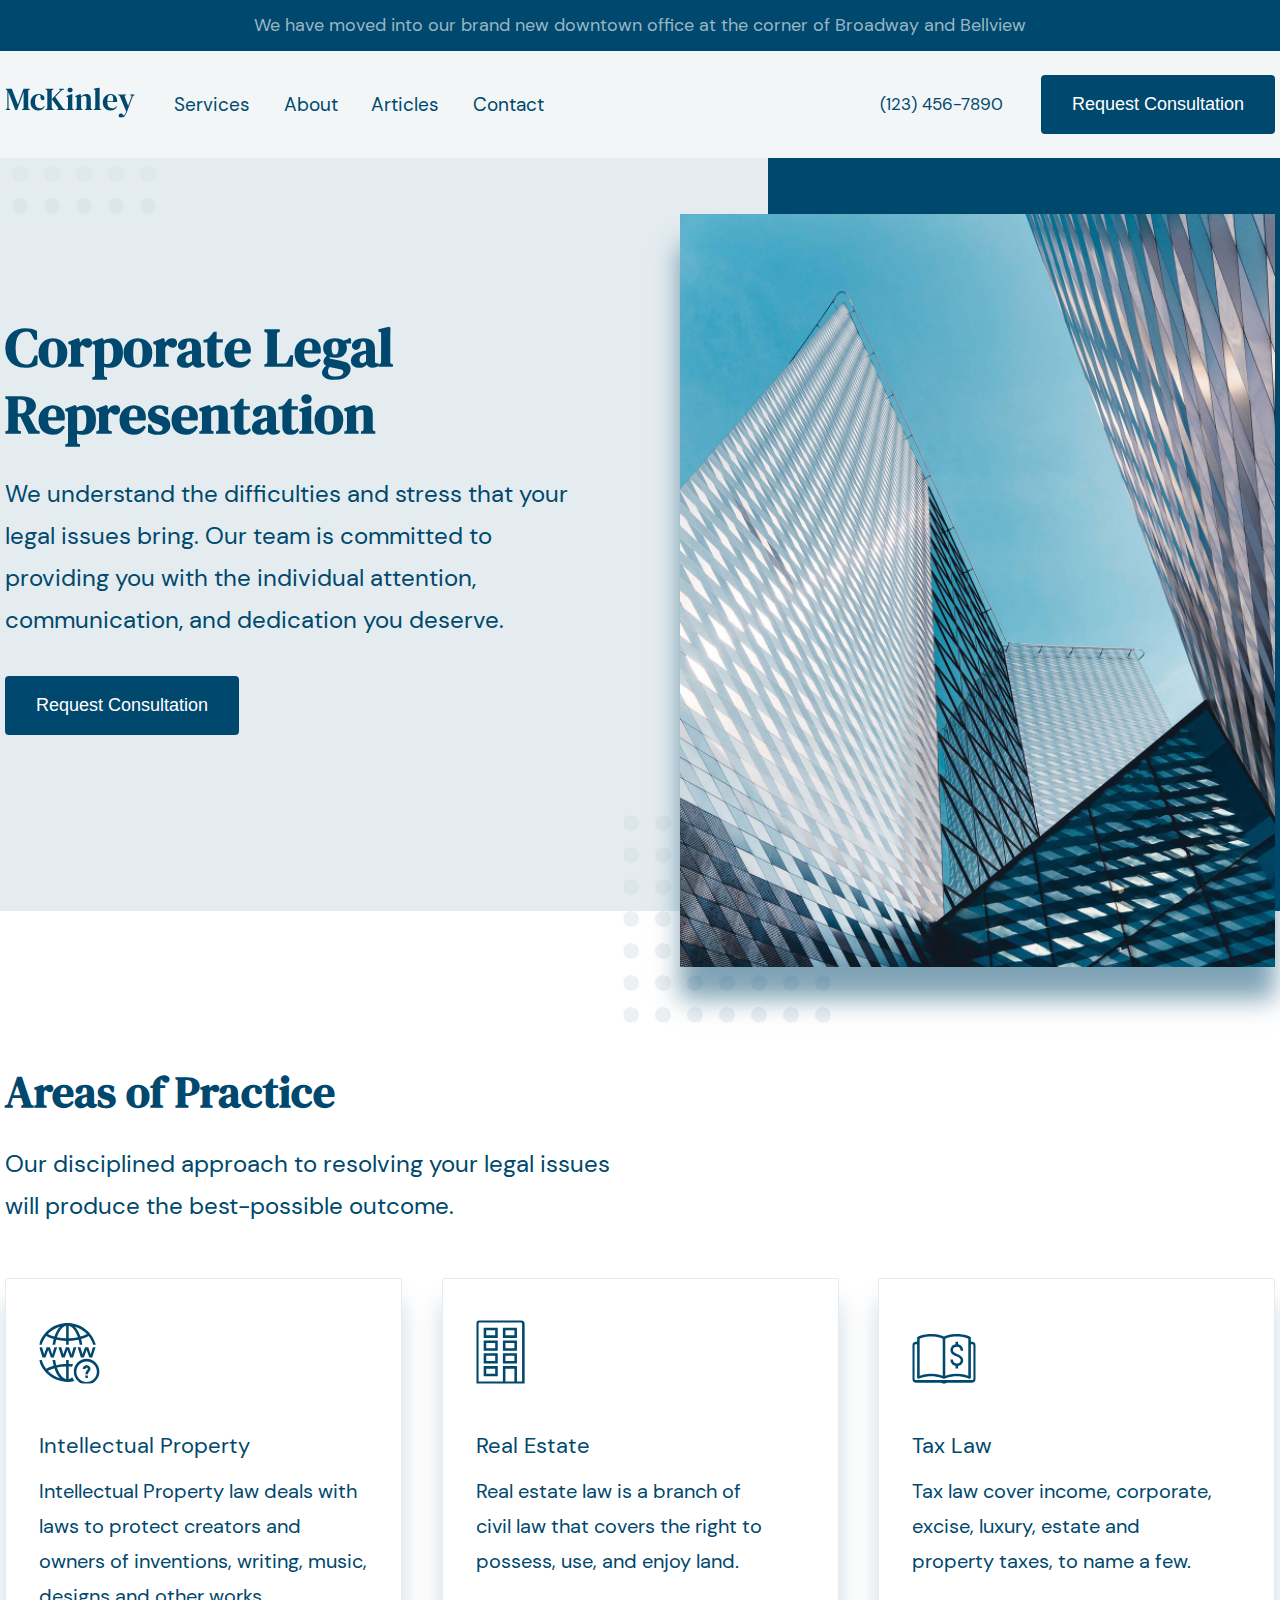
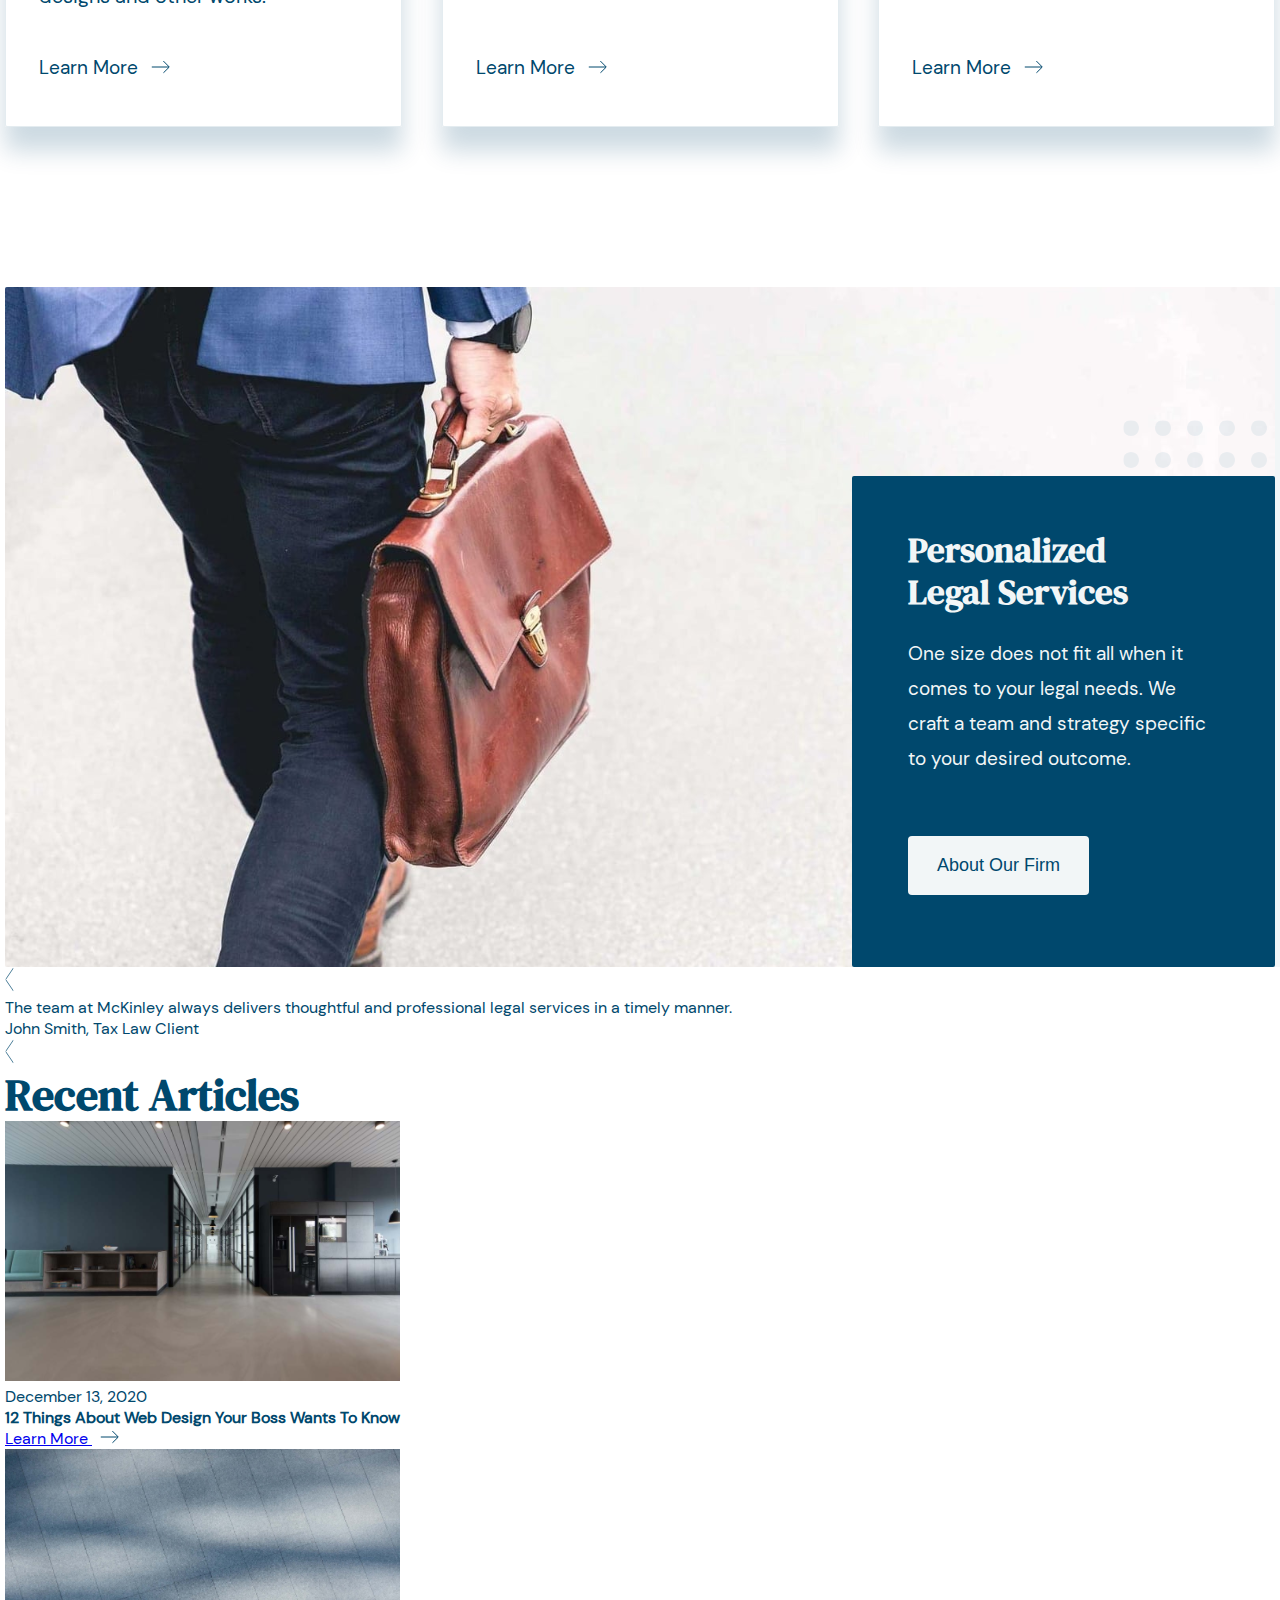
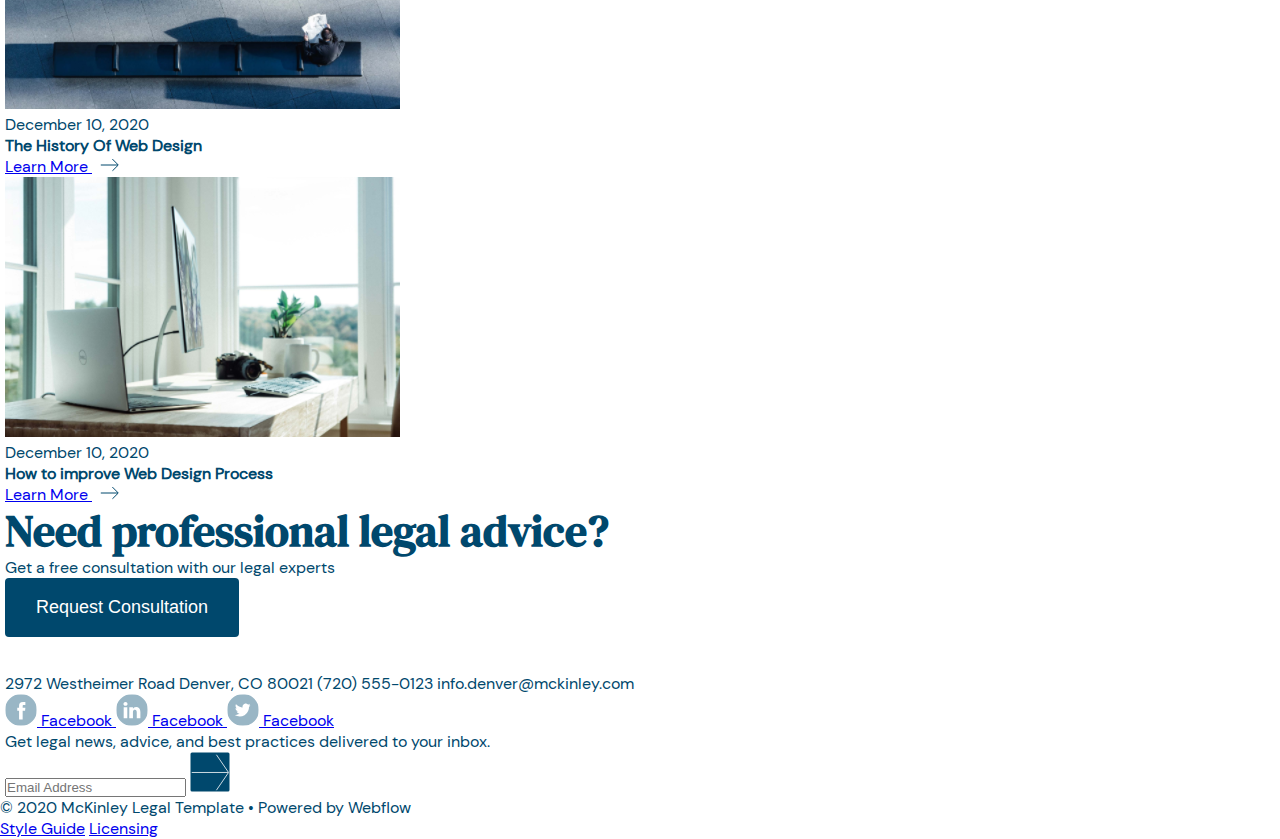
==== McKinley/index.html @ 13248411 "Add files via upload" ====
<!DOCTYPE html>
<html lang="en">
<head>
    <meta charset="UTF-8">
    <title>McKinley</title>
    <link rel="stylesheet" href="css/styles.css">
</head>
<body>
<section class="header__info">
    <div class="info__text">
        We have moved into our brand new downtown office at the corner of Broadway and Bellview
    </div>
</section>
<header class="header">
    <div class="container header__container">
        <div class="header__block-one">
            <a href="#" class="header__logo">
                <img src="assets/images/logo.svg" alt="Logo Image" class="logo__img">
            </a>
            <nav class="menu">
                <ul class="menu__list">
                    <li class="list__item">
                        <a href="#" class="menu__link">Services</a>
                    </li>
                    <li class="list__item">
                        <a href="#" class="menu__link">About</a>
                    </li>
                    <li class="list__item">
                        <a href="#" class="menu__link">Articles</a>
                    </li>
                    <li class="list__item">
                        <a href="#" class="menu__link">Contact</a>
                    </li>
                </ul>
            </nav>
        </div>
        <div class="header__block-two">
            <div class="header__contact">
                (123) 456-7890
            </div>
            <button class="btn header__btn">
                Request Consultation
            </button>
        </div>
    </div>
</header>
<section class="main">
    <div class="container main__container">
        <img src="assets/images/dots_min.svg" alt="Decorative Dots" class="main__dots">
        <div class="main__info">
            <h1 class="title main__title">
                Corporate Legal Representation
            </h1>
            <p class="main__text">
                We understand the difficulties and stress that your legal issues bring. Our team is committed to
                providing you with the individual attention, communication, and dedication you deserve.
            </p>
            <button class="btn main__btn">
                Request Consultation
            </button>
        </div>
        <div class="main__image">
            <img src="assets/images/main_img.png" alt="Main Image" class="main__image-img">
        </div>
    </div>
</section>
<section class="areas">
    <div class="container areas__container">
        <img src="assets/images/dots.svg" alt="Decorative Dots" class="areas__dots">
        <h2 class="title areas__title">
            Areas of Practice
        </h2>
        <p class="areas__info">
            Our disciplined approach to resolving your legal issues will produce the best-possible outcome.
        </p>
        <div class="areas__cards">
            <div class="areas__card">
                <img src="assets/images/card_img_one.svg" alt="Card Image One" class="areas__card-img">
                <p class="areas__card-title">Intellectual Property</p>
                <p class="areas__card-text">
                    Intellectual Property law deals with laws to protect creators and owners of inventions, writing,
                    music, designs and other works.
                </p>
                <a href="#" class="link areas__card-link">
                    Learn More
                    <img src="assets/images/link_pointer.svg" alt="Link Pointer" class="link__img">
                </a>
            </div>
            <div class="areas__card">
                <img src="assets/images/card_img_two.svg" alt="Card Image Two" class="areas__card-img">
                <p class="areas__card-title">Real Estate</p>
                <p class="areas__card-text">
                    Real estate law is a branch of civil&nbsp;law that covers the right to possess, use, and enjoy land.
                </p>
                <a href="#" class="link areas__card-link">Learn More
                    <img src="assets/images/link_pointer.svg" alt="Link Pointer" class="link__img">
                </a>
            </div>
            <div class="areas__card">
                <img src="assets/images/card_img_three.svg" alt="Card Image Three" class="areas__card-img">
                <p class="areas__card-title">Tax Law</p>
                <p class="areas__card-text">
                    Tax law cover income, corporate, excise, luxury, estate and property&nbsp;taxes, to name a few.
                </p>
                <a href="#" class="link areas__card-link">Learn More
                    <img src="assets/images/link_pointer.svg" alt="Link Pointer" class="link__img">
                </a>
            </div>
        </div>
    </div>
</section>
<section class="about">
    <div class="container about__container">
        <div class="about__image">
            <img src="assets/images/bg-image.png" alt="About Image" class="about__image-img">
        </div>
        <div class="about__info">
            <h3 class="title about__title">
                Personalized Legal&nbsp;Services
            </h3>
            <p class="about__text">
                One size does not fit all when it comes to your legal needs. We craft a team and strategy specific to
                your desired outcome.
            </p>
            <button class="btn about__btn">About Our Firm</button>
        </div>
    </div>
</section>
<section class="reviews">
    <div class="container reviews__container">
        <img src="assets/images/pointer.svg" alt="Right Pointer" class="reviews__pointer">
        <p class="review__text">
            The team at McKinley always delivers thoughtful and professional legal services in a timely manner.
        </p>
        <p class="review__author">
            John Smith, Tax Law Client
        </p>
        <img src="assets/images/pointer.svg" alt="Right Pointer" class="reviews__pointer">
    </div>
</section>
<section class="articles">
    <div class="container articles__container">
        <h2 class="title articles__title">
            Recent Articles
        </h2>
        <div class="articles__cards">
            <div class="articles__card">
                <img src="assets/images/article_img_one.png" alt="Article Image One" class="articles__card-img">
                <p class="articles__card-date">December 13, 2020</p>
                <h4 class="articles__card-title">12 Things About Web Design Your Boss Wants To Know</h4>
                <a href="#" class="link articles__card-link">
                    Learn More
                    <img src="assets/images/link_pointer.svg" alt="Link Pointer" class="link__img">
                </a>
            </div>
            <div class="articles__card">
                <img src="assets/images/article_img_two.png" alt="Article Image Two" class="articles__card-img">
                <p class="articles__card-date">December 10, 2020</p>
                <h4 class="articles__card-title">The History Of Web Design</h4>
                <a href="#" class="link articles__card-link">
                    Learn More
                    <img src="assets/images/link_pointer.svg" alt="Link Pointer" class="link__img">
                </a>
            </div>
            <div class="articles__card">
                <img src="assets/images/article_img_three.png" alt="Article Image Three" class="articles__card-img">
                <p class="articles__card-date">December 10, 2020</p>
                <h4 class="articles__card-title">How to improve Web Design Process</h4>
                <a href="#" class="link articles__card-link">
                    Learn More
                    <img src="assets/images/link_pointer.svg" alt="Link Pointer" class="link__img">
                </a>
            </div>
        </div>
    </div>
</section>
<section class="order">
    <div class="container order__container">
        <h2 class="title order__title">
            Need professional legal advice?
        </h2>
        <p class="order__text">
            Get a free consultation with our legal experts
        </p>
        <button class="btn order__btn">Request Consultation</button>
    </div>
</section>
<footer class="footer">
    <div class="container footer__container">
        <div class="footer__block-one">
            <a href="#" class="footer__logo">
                <img src="assets/images/footer__logo.svg" alt="Footer Logo" class="footer__logo-img">
            </a>
            <p class="footer__address">
                2972 Westheimer Road Denver, CO 80021
                (720) 555-0123
                info.denver@mckinley.com
            </p>
            <div class="footer__contacts">
                <a href="#" class="footer__contact-link">
                    <img src="assets/images/facebook.svg" alt="FaceBook Link" class="footer__contact-img"> Facebook
                </a>
                <a href="#" class="footer__contact-link">
                    <img src="assets/images/linkedin.svg" alt="LinkedIn Link" class="footer__contact-img"> Facebook
                </a>
                <a href="#" class="footer__contact-link">
                    <img src="assets/images/twitter.svg" alt="Twitter Link" class="footer__contact-img"> Facebook
                </a>
            </div>
        </div>
        <div class="footer__block-two">
            <p class="footer__inbox">
                Get legal news, advice, and best practices delivered to your inbox.
            </p>
            <label>
                <input type="email" class="footer__input" placeholder="Email Address">
                <img src="assets/images/footer_pointer.svg" alt="Footer Pointer" class="footer__input-pointer">
            </label>
        </div>
    </div>
</footer>
<section class="footer__info">
    <div class="footer__info-text">
        © 2020 McKinley Legal Template • Powered by Webflow
    </div>
    <div class="footer__info-links">
        <a href="#" class="footer__info link">Style Guide</a>
        <a href="#" class="footer__info link">Licensing</a>
    </div>
</section>
</body>
</html>
---- McKinley/css/styles.css ----
@font-face {
    font-family: DM Serif Text;
    src: url("../assets/fonts/DMSerifText-Regular.ttf");
}

@font-face {
    font-family: DM Sans;
    src: url("../assets/fonts/DMSans-Regular.ttf");
}

* {
    padding: 0;
    margin: 0;
}

body {
    font-family: "DM Sans", sans-serif;
    color: rgb(0, 72, 109);
    background-color: #FFFFFF;
}

.header__info {
    background-color: #00486D;
    padding: 8px 0;
    margin: 0 auto;
}

.info__text {
    color: rgb(153, 182, 197);
    font-size: 18px;
    line-height: 35px;
    text-align: center;
}

.container {
    max-width: 1270px;
    margin: 0 auto;
}

.header {
    background-color: #F2F6F7;
    padding: 24px 0;
    position: relative;
}

.header__container {
    display: flex;
    align-items: center;
    justify-content: space-between;
}

.header__block-one {
    width: 539px;
    display: flex;
    align-items: center;
    justify-content: space-between;
}

.menu {
    width: 370px;
}

.menu__list {
    display: flex;
    align-items: center;
    justify-content: space-between;
}

.list__item {
    list-style: none;
}

.menu__link {
    text-decoration: none;
    color: rgb(0, 72, 109);
    font-size: 19px;
    line-height: 35px;
}

.header__block-two {
    width: 395px;
    display: flex;
    align-items: center;
    justify-content: space-between;
}

.header__contact {
    font-size: 17px;
    line-height: 35px;
}

.btn {
    border-radius: 4px;
    border: none;
    background-color: rgb(0, 72, 109);
    color: rgb(255, 255, 255);
    font-size: 18px;
    line-height: 35px;
    text-align: center;
    padding: 12px 24px;
    cursor: pointer;
    box-sizing: border-box;
    width: 234px;
}

.main {
    background: linear-gradient(to right, #E4ECF0 60%, #00486D 40%);
}

.main__container {
    display: flex;
    align-items: center;
    justify-content: space-between;
    position: relative;
    overflow: visible;
}

.main__dots {
    position: absolute;
    top: 8px;
    left: -57px;
}

.main__info {
    width: 563px;
}

.title {
    font-family: 'DM Serif Text', sans-serif;
    font-size: 44px;
    line-height: 52px;
}

.main__title {
    font-size: 55px;
    line-height: 67px;
    margin: 155px 0 26px;
}

.main__text {
    font-size: 24px;
    line-height: 42px;
    margin-bottom: 35px;
}

.main__btn {
    margin-bottom: 176px;
}

.main__image {
    width: 595px;
    height: 753px;
    box-shadow: 0 32px 24px 0 rgba(0, 72, 109, 0.5);
    position: absolute;
    right: 0;
    top: 56px;
    z-index: 2;
}

.main__image-img {
    width: auto;
    height: auto;
    object-fit: contain;
}

.areas__container {
    position: relative;
    padding: 155px 0 160px;
}

.areas__dots {
    position: absolute;
    left: 618px;
    top: -96px;
}

.areas__title {
    font-size: 44px;
    line-height: 52px;
    margin-bottom: 25px;
}

.areas__info {
    width: 605px;
    font-size: 24px;
    line-height: 42px;
    margin-bottom: 51px;
}

.areas__cards {
    display: flex;
    align-items: center;
    justify-content: space-between;
}

.areas__card {
    width: 397px;
    padding: 41px 33px;
    box-sizing: border-box;
    border: 1px solid rgb(228, 236, 240);
    border-radius: 2px;
    box-shadow: 0 24px 24px 0 rgba(0, 72, 109, 0.2);
}

.areas__card-img {
    margin-bottom: 40px;
}

.areas__card-title {
    font-size: 22px;
    line-height: 33px;
    margin-bottom: 12px;
}

.areas__card-text {
    font-size: 20px;
    line-height: 35px;
    margin-bottom: 36px;
    height: 140px;
}

.areas__card-link {
    text-decoration: none;
    color: rgb(0, 72, 109);
    font-size: 19px;
    line-height: 35px;
}

.link__img {
    margin-left: 8px;
}

.about {
    background-image: linear-gradient(to right, #fff 85%, #F2F6F7 15%);
    padding: 0;
}

.about__container {
    position: relative;
}

.about__container::after {
    content: "";
    background-image: url("../assets/images/dots.svg");
    background-size: cover;
    width: 208px;
    height: 208px;
    position: absolute;
    top: 133px;
    right: -56px;
    z-index: 1;
}

.about__image {
    width: 1270px;
    height: 680px;
}

.about__image-img {
    width: 100%;
    height: 100%;
    object-fit: cover;
}

.about__info {
    position: absolute;
    right: 0;
    bottom: 0;
    background-color: #00486D;
    color: rgb(242, 246, 247);
    padding: 53px 58px 72px 56px;
    box-sizing: border-box;
    border-radius: 2px;
    width: 423px;
    z-index: 2;
}

.about__title {
    font-size: 35px;
    line-height: 42px;
    margin-bottom: 23px;
}

.about__text {
    font-size: 19px;
    line-height: 35px;
    margin-bottom: 60px;
}

.about__btn {
    background: rgb(242, 246, 247);
    width: 181px;
    color: rgb(0, 72, 109);
    font-size: 18px;
    line-height: 35px;
}
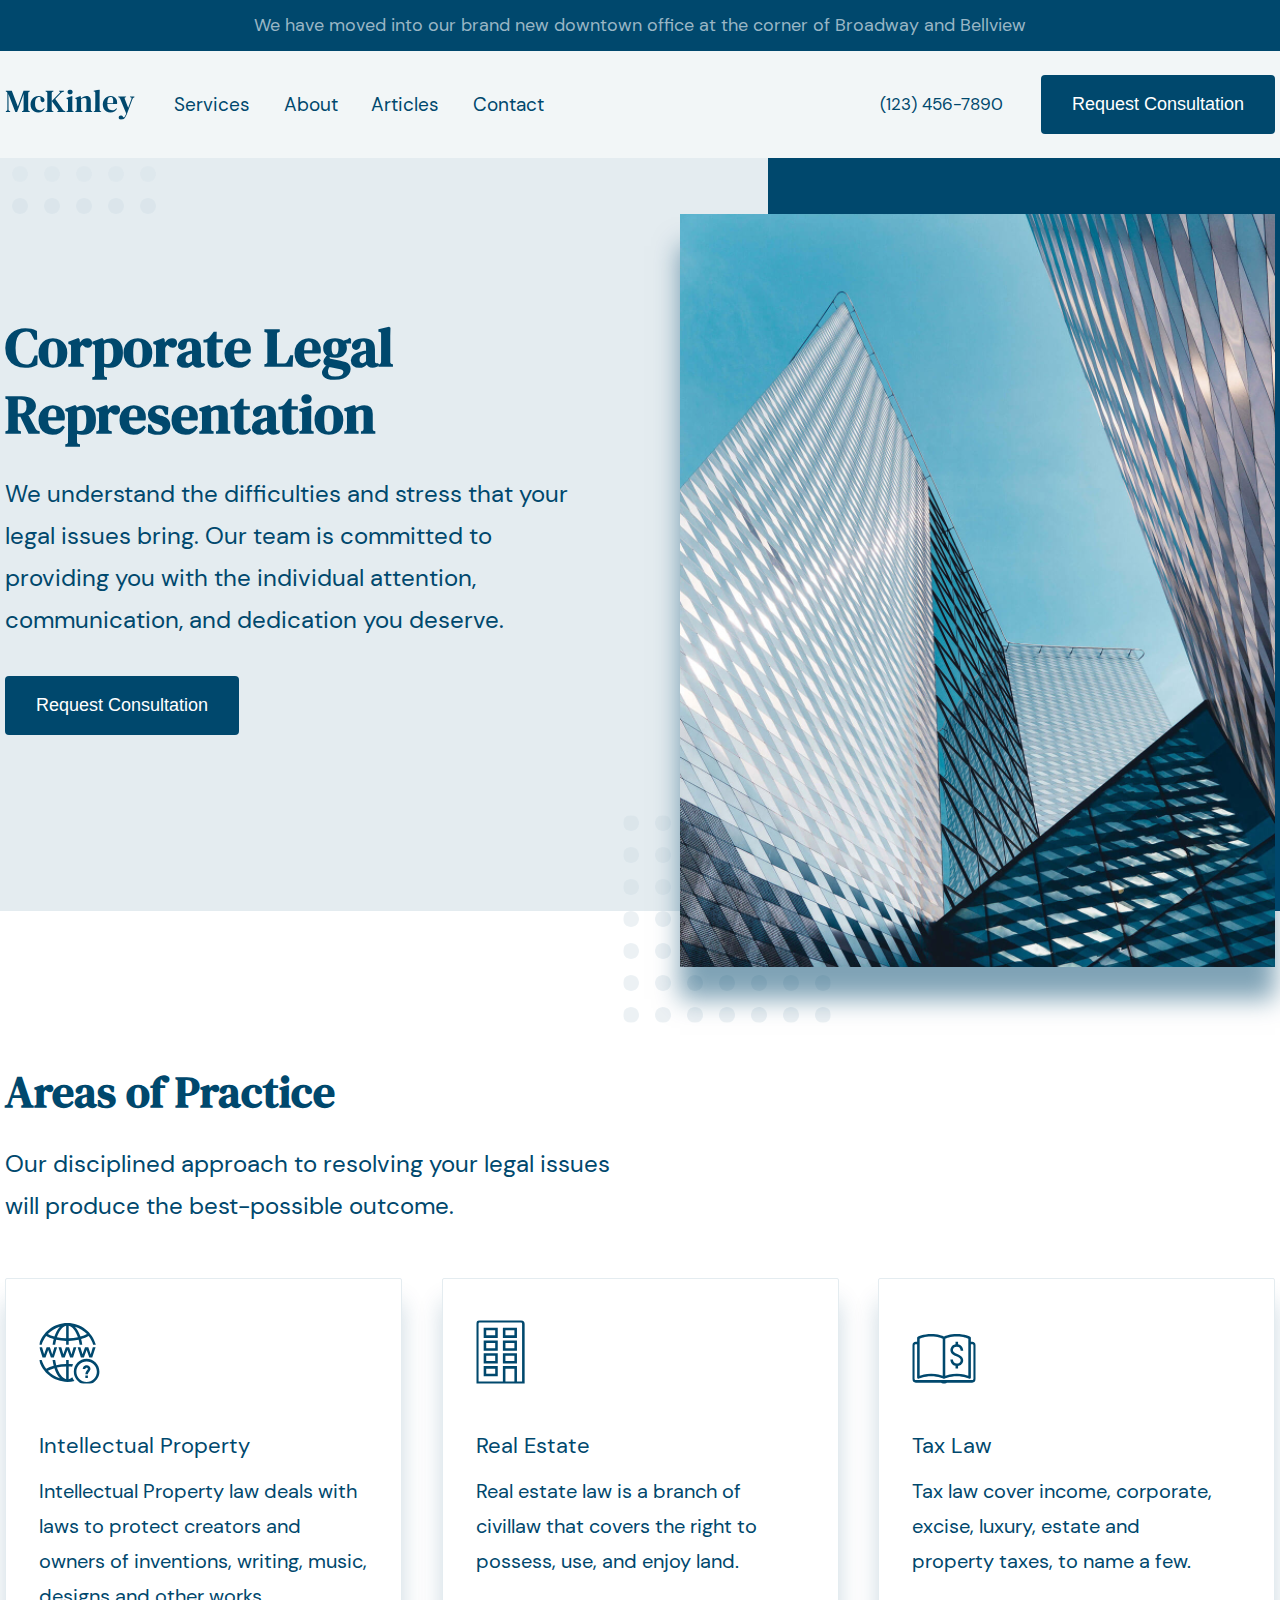
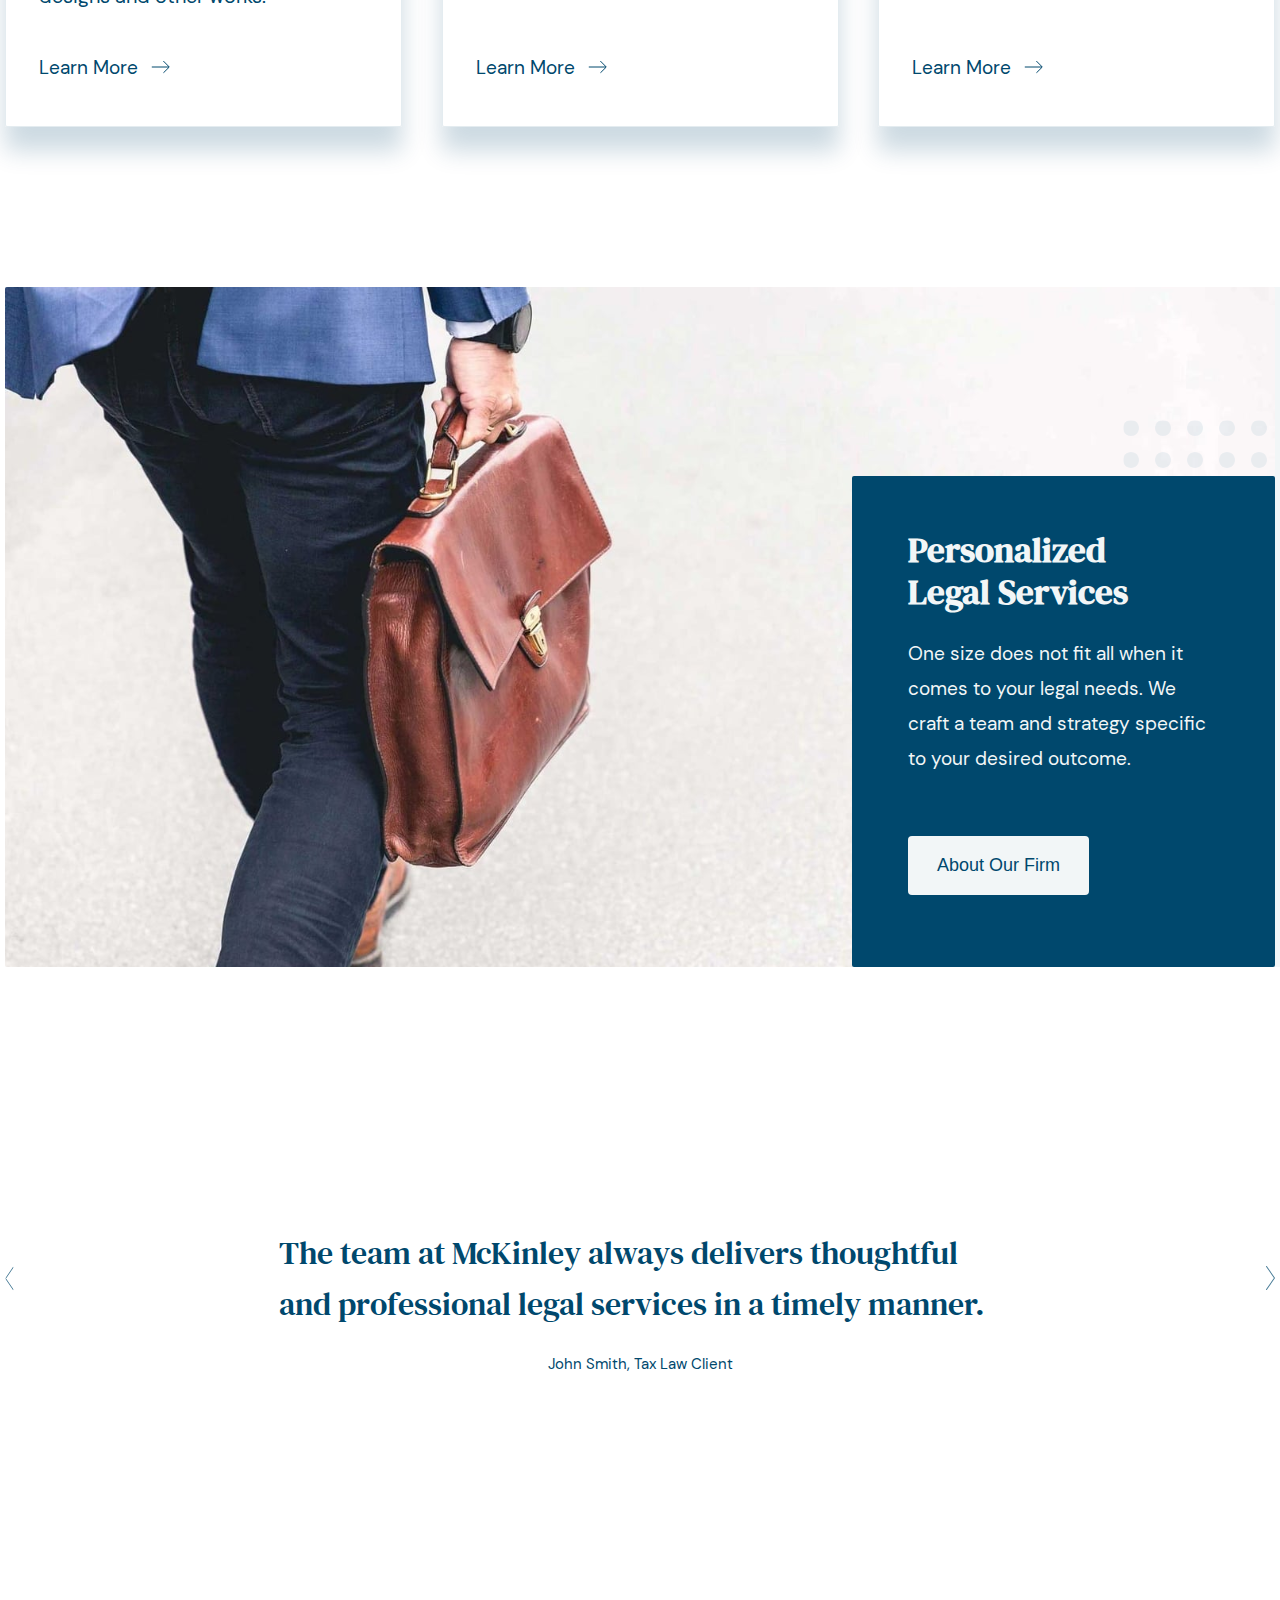
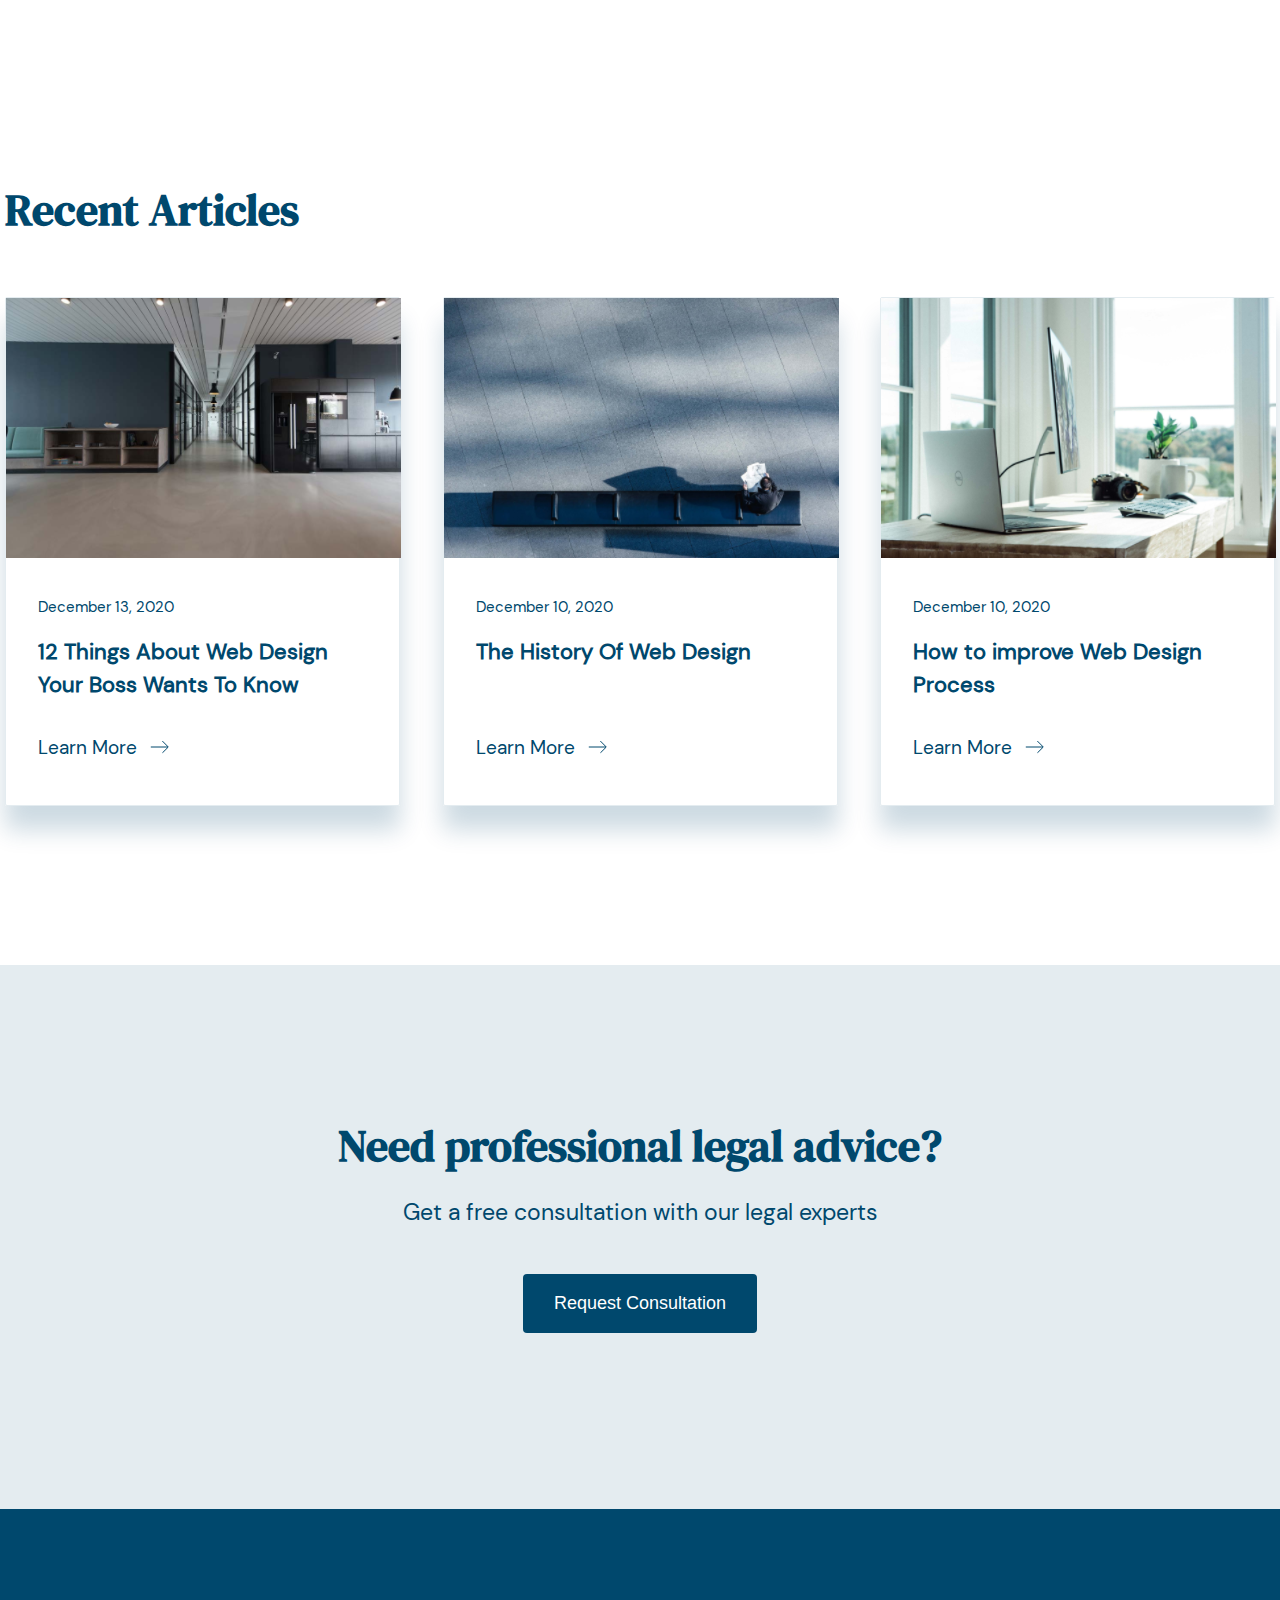
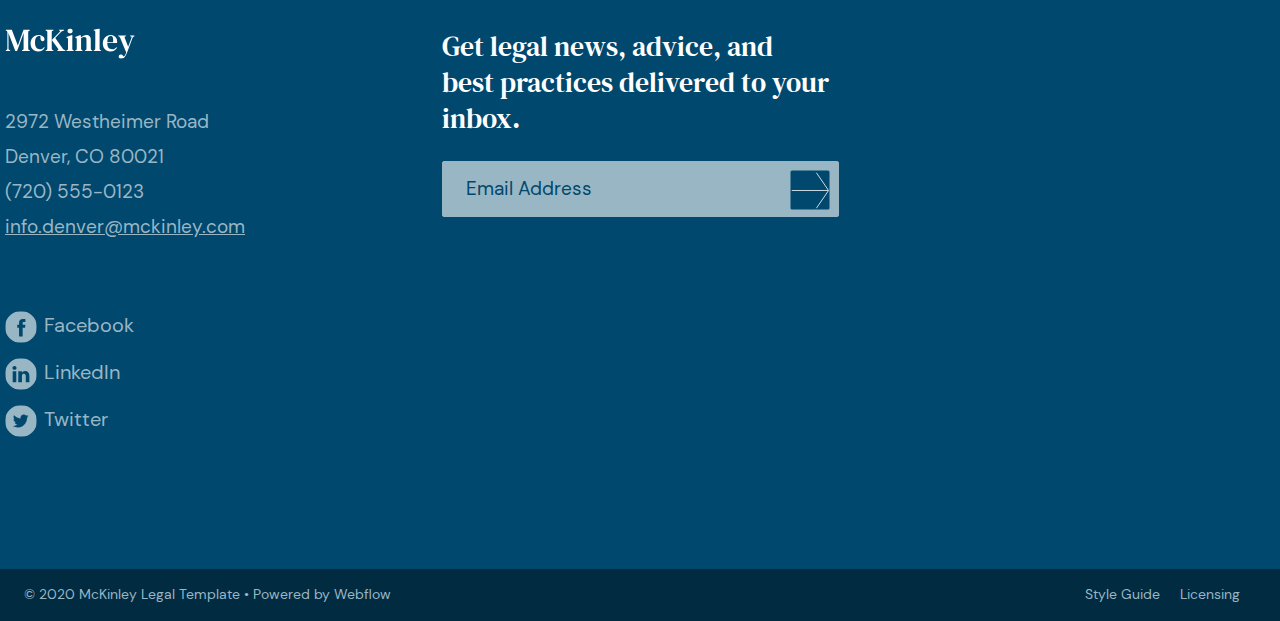
==== commit 6622f57f: "Add files via upload" ====
--- a/McKinley/index.html
+++ b/McKinley/index.html
@@ -83,14 +83,14 @@
                 </p>
                 <a href="#" class="link areas__card-link">
                     Learn More
-                    <img src="assets/images/link_pointer.svg" alt="Link Pointer" class="link__img">
+                    <img src="assets/images/link_pointer.svg" alt="Lin&nbsp;k Pointer" class="link__img">
                 </a>
             </div>
             <div class="areas__card">
                 <img src="assets/images/card_img_two.svg" alt="Card Image Two" class="areas__card-img">
                 <p class="areas__card-title">Real Estate</p>
                 <p class="areas__card-text">
-                    Real estate law is a branch of civil&nbsp;law that covers the right to possess, use, and enjoy land.
+                    Real estate law is a branch of civillaw that covers the right to possess, use, and enjoy land.
                 </p>
                 <a href="#" class="link areas__card-link">Learn More
                     <img src="assets/images/link_pointer.svg" alt="Link Pointer" class="link__img">
@@ -128,14 +128,18 @@
 </section>
 <section class="reviews">
     <div class="container reviews__container">
-        <img src="assets/images/pointer.svg" alt="Right Pointer" class="reviews__pointer">
+        <button class="review__btn">
+            <img src="assets/images/pointer.svg" alt="Right Pointer" class="reviews__pointer-left">
+        </button>
         <p class="review__text">
             The team at McKinley always delivers thoughtful and professional legal services in a timely manner.
         </p>
         <p class="review__author">
             John Smith, Tax Law Client
         </p>
-        <img src="assets/images/pointer.svg" alt="Right Pointer" class="reviews__pointer">
+        <button class="review__btn">
+            <img src="assets/images/pointer_right.svg" alt="Right Pointer" class="reviews__pointer-right">
+        </button>
     </div>
 </section>
 <section class="articles">
@@ -145,31 +149,44 @@
         </h2>
         <div class="articles__cards">
             <div class="articles__card">
-                <img src="assets/images/article_img_one.png" alt="Article Image One" class="articles__card-img">
-                <p class="articles__card-date">December 13, 2020</p>
-                <h4 class="articles__card-title">12 Things About Web Design Your Boss Wants To Know</h4>
-                <a href="#" class="link articles__card-link">
-                    Learn More
-                    <img src="assets/images/link_pointer.svg" alt="Link Pointer" class="link__img">
-                </a>
+                <div class="articles__card-image">
+                    <img src="assets/images/article_img_one.png" alt="Article Image One" class="articles__card-img">
+                </div>
+                <div class="articles__card-info">
+                    <p class="articles__card-date">December 13, 2020</p>
+                    <h4 class="articles__card-title">12 Things About Web Design Your Boss Wants To Know</h4>
+                    <a href="#" class="link articles__card-link">
+                        Learn More
+                        <img src="assets/images/link_pointer.svg" alt="Link Pointer" class="link__img">
+                    </a>
+                </div>
             </div>
             <div class="articles__card">
-                <img src="assets/images/article_img_two.png" alt="Article Image Two" class="articles__card-img">
-                <p class="articles__card-date">December 10, 2020</p>
-                <h4 class="articles__card-title">The History Of Web Design</h4>
-                <a href="#" class="link articles__card-link">
-                    Learn More
-                    <img src="assets/images/link_pointer.svg" alt="Link Pointer" class="link__img">
-                </a>
+                <div class="articles__card-image">
+                    <img src="assets/images/article_img_two.png" alt="Article Image Two" class="articles__card-img">
+                </div>
+                <div class="articles__card-info">
+                    <p class="articles__card-date">December 10, 2020</p>
+                    <h4 class="articles__card-title">The History Of Web Design</h4>
+                    <a href="#" class="link articles__card-link">
+                        Learn More
+                        <img src="assets/images/link_pointer.svg" alt="Link Pointer" class="link__img">
+                    </a>
+                </div>
             </div>
             <div class="articles__card">
-                <img src="assets/images/article_img_three.png" alt="Article Image Three" class="articles__card-img">
-                <p class="articles__card-date">December 10, 2020</p>
-                <h4 class="articles__card-title">How to improve Web Design Process</h4>
-                <a href="#" class="link articles__card-link">
-                    Learn More
-                    <img src="assets/images/link_pointer.svg" alt="Link Pointer" class="link__img">
-                </a>
+                <div class="articles__card-image">
+                    <img src="assets/images/article_img_three.png" alt="Article Image Three"
+                         class="articles__card-img">
+                </div>
+                <div class="articles__card-info">
+                    <p class="articles__card-date">December 10, 2020</p>
+                    <h4 class="articles__card-title">How to improve Web Design Process</h4>
+                    <a href="#" class="link articles__card-link">
+                        Learn More
+                        <img src="assets/images/link_pointer.svg" alt="Link Pointer" class="link__img">
+                    </a>
+                </div>
             </div>
         </div>
     </div>
@@ -192,27 +209,28 @@
                 <img src="assets/images/footer__logo.svg" alt="Footer Logo" class="footer__logo-img">
             </a>
             <p class="footer__address">
-                2972 Westheimer Road Denver, CO 80021
+                2972 Westheimer Road <br>
+                Denver, CO 80021 <br>
                 (720) 555-0123
-                info.denver@mckinley.com
+                <span>info.denver@mckinley.com</span>
             </p>
             <div class="footer__contacts">
                 <a href="#" class="footer__contact-link">
                     <img src="assets/images/facebook.svg" alt="FaceBook Link" class="footer__contact-img"> Facebook
                 </a>
                 <a href="#" class="footer__contact-link">
-                    <img src="assets/images/linkedin.svg" alt="LinkedIn Link" class="footer__contact-img"> Facebook
+                    <img src="assets/images/linkedin.svg" alt="LinkedIn Link" class="footer__contact-img"> LinkedIn
                 </a>
                 <a href="#" class="footer__contact-link">
-                    <img src="assets/images/twitter.svg" alt="Twitter Link" class="footer__contact-img"> Facebook
+                    <img src="assets/images/twitter.svg" alt="Twitter Link" class="footer__contact-img"> Twitter
                 </a>
             </div>
         </div>
         <div class="footer__block-two">
             <p class="footer__inbox">
-                Get legal news, advice, and best practices delivered to your inbox.
-            </p>
-            <label>
+                Get legal news, advice, and best&nbsp;practices delivered to your inbox.
+            </p>
+            <label class="input__container">
                 <input type="email" class="footer__input" placeholder="Email Address">
                 <img src="assets/images/footer_pointer.svg" alt="Footer Pointer" class="footer__input-pointer">
             </label>
@@ -224,8 +242,8 @@
         © 2020 McKinley Legal Template • Powered by Webflow
     </div>
     <div class="footer__info-links">
-        <a href="#" class="footer__info link">Style Guide</a>
-        <a href="#" class="footer__info link">Licensing</a>
+        <a href="#" class="footer__info-link">Style Guide</a>
+        <a href="#" class="footer__info-link">Licensing</a>
     </div>
 </section>
 </body>
--- a/McKinley/css/styles.css
+++ b/McKinley/css/styles.css
@@ -54,6 +54,12 @@
     display: flex;
     align-items: center;
     justify-content: space-between;
+}
+
+.header__logo {
+    text-decoration: none;
+    display: inline-block;
+    line-height: 0;
 }
 
 .menu {
@@ -293,4 +299,244 @@
     color: rgb(0, 72, 109);
     font-size: 18px;
     line-height: 35px;
-}+}
+
+.reviews {
+}
+
+.reviews__container {
+    padding: 240px 0 226px;
+    position: relative;
+    overflow: hidden;
+}
+
+.review__text {
+    width: 723px;
+    font-family: DM Serif Text, sans-serif;
+    font-size: 32px;
+    line-height: 51px;
+    margin: 0 auto 17px;
+}
+
+.review__author {
+    font-size: 15px;
+    line-height: 35px;
+    text-align: center;
+}
+
+.review__btn {
+    border: none;
+}
+
+.reviews__pointer-left {
+    position: absolute;
+    left: 0;
+    top: 299px;
+    cursor: pointer;
+}
+
+.reviews__pointer-left:hover {
+    transform: scale(14.08) translateX(4px);
+}
+
+.reviews__pointer-right {
+    position: absolute;
+    right: 0;
+    top: 299px;
+    cursor: pointer;
+}
+
+.reviews__pointer-right:hover {
+    transform: scale(14.08) translateX(-3.9px);
+}
+
+.articles {
+    padding: 155px 0 159px;
+}
+
+.articles__title {
+    margin-bottom: 61px;
+}
+
+.articles__cards {
+    display: flex;
+    align-items: center;
+    justify-content: space-between;
+}
+
+.articles__card {
+    width: 395px;
+    box-sizing: border-box;
+    border: 1px solid rgb(228, 236, 240);
+    border-radius: 2px;
+    box-shadow: 0 24px 24px 0 rgba(0, 72, 109, 0.2);
+}
+
+.articles__card-image {
+    width: 395px;
+    height: 260px;
+}
+
+.articles__card-img {
+    width: 100%;
+    height: 100%;
+    object-fit: cover;
+}
+
+.articles__card-info {
+    padding: 40px 32px;
+}
+
+.articles__card-date {
+    font-size: 15px;
+    line-height: 19px;
+    margin-bottom: 18px;
+}
+
+.articles__card-title {
+    font-size: 22px;
+    line-height: 33px;
+    margin-bottom: 29px;
+    height: 66px;
+}
+
+.articles__card-link {
+    text-decoration: none;
+    color: rgb(0, 72, 109);
+    font-size: 19px;
+    line-height: 35px;
+}
+
+.order {
+    background-color: rgb(228, 236, 240);
+    padding: 155px 0 176px;
+}
+
+.order__container {
+    text-align: center;
+}
+
+.order__title {
+    margin-bottom: 19px;
+}
+
+.order__text {
+    font-size: 23px;
+    line-height: 42px;
+    margin-bottom: 41px;
+}
+
+.footer {
+    padding: 119px 0 132px;
+    background-color: #00486D;
+    color: #99B6C5;
+}
+
+.footer__container {
+    display: flex;
+}
+
+.footer__logo {
+    display: block;
+    margin-bottom: 40px;
+    text-decoration: none;
+}
+
+.footer__block-one {
+    width: 247px;
+    margin-right: 190px;
+}
+
+.footer__address {
+    font-size: 19px;
+    line-height: 35px;
+    margin-bottom: 64px;
+}
+
+.footer__address span {
+    text-decoration: underline;
+}
+
+.footer__contact-link {
+    text-decoration: none;
+    color: rgb(153, 182, 197);
+    font-size: 20px;
+    line-height: 35px;
+    display: block;
+    margin-bottom: 12px;
+}
+
+.footer__contact-img {
+    vertical-align: middle;
+    margin-right: 2px;
+}
+
+.footer__contacts a:last-child {
+    margin: 0;
+}
+
+.footer__block-two {
+    width: 397px;
+}
+
+.footer__inbox {
+    color: rgb(255, 255, 255);
+    font-family: DM Serif Text, sans-serif;
+    font-size: 28px;
+    line-height: 36px;
+    margin-bottom: 25px;
+}
+
+.input__container {
+    position: relative;
+}
+
+.footer__input {
+    box-sizing: border-box;
+    border: 1px solid rgb(153, 182, 197);
+    border-radius: 2px;
+    background: rgb(153, 182, 197);
+    padding: 10px 23px;
+    line-height: 34px;
+    width: 397px;
+    color: rgb(0, 72, 109);
+    font-size: 19px;
+    font-family: DM Sans, sans-serif;
+}
+
+.footer__input::placeholder {
+    color: rgb(0, 72, 109);
+    font-size: 19px;
+}
+
+.footer__input-pointer {
+    position: absolute;
+    top: -9px;
+    right: 9px;
+    cursor: pointer;
+}
+
+.footer__info {
+    background-color: #002B41;
+    color: #99B6C5;
+    padding: 7px 40px 9px 24px;
+    display: flex;
+    align-items: center;
+    justify-content: space-between;
+    line-height: 35px;
+}
+
+.footer__info-text {
+    font-size: 14px;
+}
+
+.footer__info-link {
+    text-decoration: none;
+    color: rgb(153, 182, 197);
+    font-size: 14px;
+}
+
+.footer__info-links a:first-child {
+    margin-right: 16px;
+}
+
